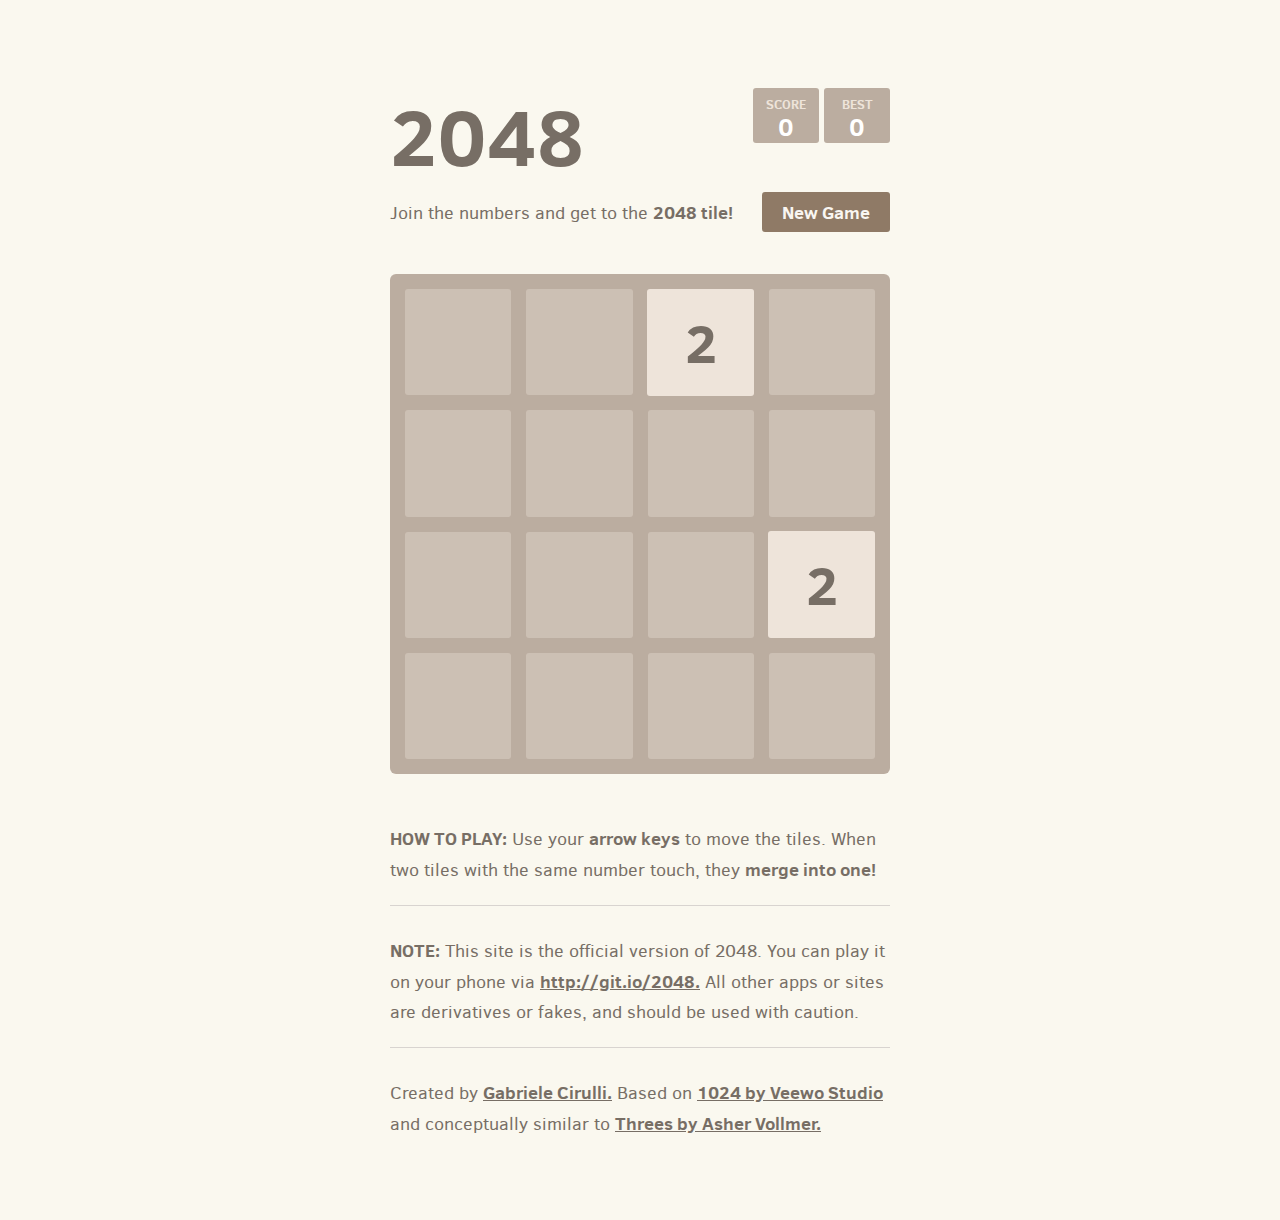
==== 2048/index.html @ 96c2d262 "some extra changes" ====
<!DOCTYPE html>
<html>
<head>
  <meta charset="utf-8">
  <title>2048</title>

  <link href="style/main.css" rel="stylesheet" type="text/css">
  <link rel="shortcut icon" href="favicon.ico">

  <meta name="HandheldFriendly" content="True">
  <meta name="MobileOptimized" content="320">
  <meta name="viewport" content="width=device-width, target-densitydpi=160dpi, initial-scale=1.0, maximum-scale=1, user-scalable=no, minimal-ui">
</head>
<body>
  <div class="container">
    <div class="heading">
      <h1 class="title">2048</h1>
      <div class="scores-container">
        <div class="score-container">0</div>
        <div class="best-container">0</div>
      </div>
    </div>

    <div class="above-game">
      <p class="game-intro">Join the numbers and get to the <strong>2048 tile!</strong></p>
      <a class="restart-button">New Game</a>
    </div>

    <div class="game-container">
      <div class="game-message">
        <p></p>
        <div class="lower">
	        <a class="keep-playing-button">Keep going</a>
          <a class="retry-button">Try again</a>
        </div>
      </div>

      <div class="grid-container">
        <div class="grid-row">
          <div class="grid-cell"></div>
          <div class="grid-cell"></div>
          <div class="grid-cell"></div>
          <div class="grid-cell"></div>
        </div>
        <div class="grid-row">
          <div class="grid-cell"></div>
          <div class="grid-cell"></div>
          <div class="grid-cell"></div>
          <div class="grid-cell"></div>
        </div>
        <div class="grid-row">
          <div class="grid-cell"></div>
          <div class="grid-cell"></div>
          <div class="grid-cell"></div>
          <div class="grid-cell"></div>
        </div>
        <div class="grid-row">
          <div class="grid-cell"></div>
          <div class="grid-cell"></div>
          <div class="grid-cell"></div>
          <div class="grid-cell"></div>
        </div>
      </div>

      <div class="tile-container">

      </div>
    </div>

    <p class="game-explanation">
      <strong class="important">How to play:</strong> Use your <strong>arrow keys</strong> to move the tiles. When two tiles with the same number touch, they <strong>merge into one!</strong>
    </p>
    <hr>
    <p>
    <strong class="important">Note:</strong> This site is the official version of 2048. You can play it on your phone via <a href="http://git.io/2048">http://git.io/2048.</a> All other apps or sites are derivatives or fakes, and should be used with caution.
    </p>
    <hr>
    <p>
    Created by <a href="http://gabrielecirulli.com" target="_blank">Gabriele Cirulli.</a> Based on <a href="https://itunes.apple.com/us/app/1024!/id823499224" target="_blank">1024 by Veewo Studio</a> and conceptually similar to <a href="http://asherv.com/threes/" target="_blank">Threes by Asher Vollmer.</a>
    </p>
  </div>

  <script src="js/bind_polyfill.js"></script>
  <script src="js/classlist_polyfill.js"></script>
  <script src="js/animframe_polyfill.js"></script>
  <script src="js/keyboard_input_manager.js"></script>
  <script src="js/html_actuator.js"></script>
  <script src="js/grid.js"></script>
  <script src="js/tile.js"></script>
  <script src="js/local_storage_manager.js"></script>
  <script src="js/game_manager.js"></script>
  <script src="js/application.js"></script>
</body>
</html>
---- 2048/style/main.css ----
@import url(fonts/clear-sans.css);
html, body {
  margin: 0;
  padding: 0;
  background: #faf8ef;
  color: #776e65;
  font-family: "Clear Sans", "Helvetica Neue", Arial, sans-serif;
  font-size: 18px; }

body {
  margin: 80px 0; }

.heading:after {
  content: "";
  display: block;
  clear: both; }

h1.title {
  font-size: 80px;
  font-weight: bold;
  margin: 0;
  display: block;
  float: left; }

@-webkit-keyframes move-up {
  0% {
    top: 25px;
    opacity: 1; }

  100% {
    top: -50px;
    opacity: 0; } }
@-moz-keyframes move-up {
  0% {
    top: 25px;
    opacity: 1; }

  100% {
    top: -50px;
    opacity: 0; } }
@keyframes move-up {
  0% {
    top: 25px;
    opacity: 1; }

  100% {
    top: -50px;
    opacity: 0; } }
.scores-container {
  float: right;
  text-align: right; }

.score-container, .best-container {
  position: relative;
  display: inline-block;
  background: #bbada0;
  padding: 15px 25px;
  font-size: 25px;
  height: 25px;
  line-height: 47px;
  font-weight: bold;
  border-radius: 3px;
  color: white;
  margin-top: 8px;
  text-align: center; }
  .score-container:after, .best-container:after {
    position: absolute;
    width: 100%;
    top: 10px;
    left: 0;
    text-transform: uppercase;
    font-size: 13px;
    line-height: 13px;
    text-align: center;
    color: #eee4da; }
  .score-container .score-addition, .best-container .score-addition {
    position: absolute;
    right: 30px;
    color: red;
    font-size: 25px;
    line-height: 25px;
    font-weight: bold;
    color: rgba(119, 110, 101, 0.9);
    z-index: 100;
    -webkit-animation: move-up 600ms ease-in;
    -moz-animation: move-up 600ms ease-in;
    animation: move-up 600ms ease-in;
    -webkit-animation-fill-mode: both;
    -moz-animation-fill-mode: both;
    animation-fill-mode: both; }

.score-container:after {
  content: "Score"; }

.best-container:after {
  content: "Best"; }

p {
  margin-top: 0;
  margin-bottom: 10px;
  line-height: 1.65; }

a {
  color: #776e65;
  font-weight: bold;
  text-decoration: underline;
  cursor: pointer; }

strong.important {
  text-transform: uppercase; }

hr {
  border: none;
  border-bottom: 1px solid #d8d4d0;
  margin-top: 20px;
  margin-bottom: 30px; }

.container {
  width: 500px;
  margin: 0 auto; }

@-webkit-keyframes fade-in {
  0% {
    opacity: 0; }

  100% {
    opacity: 1; } }
@-moz-keyframes fade-in {
  0% {
    opacity: 0; }

  100% {
    opacity: 1; } }
@keyframes fade-in {
  0% {
    opacity: 0; }

  100% {
    opacity: 1; } }
.game-container {
  margin-top: 40px;
  position: relative;
  padding: 15px;
  cursor: default;
  -webkit-touch-callout: none;
  -ms-touch-callout: none;
  -webkit-user-select: none;
  -moz-user-select: none;
  -ms-user-select: none;
  -ms-touch-action: none;
  touch-action: none;
  background: #bbada0;
  border-radius: 6px;
  width: 500px;
  height: 500px;
  -webkit-box-sizing: border-box;
  -moz-box-sizing: border-box;
  box-sizing: border-box; }
  .game-container .game-message {
    display: none;
    position: absolute;
    top: 0;
    right: 0;
    bottom: 0;
    left: 0;
    background: rgba(238, 228, 218, 0.5);
    z-index: 100;
    text-align: center;
    -webkit-animation: fade-in 800ms ease 1200ms;
    -moz-animation: fade-in 800ms ease 1200ms;
    animation: fade-in 800ms ease 1200ms;
    -webkit-animation-fill-mode: both;
    -moz-animation-fill-mode: both;
    animation-fill-mode: both; }
    .game-container .game-message p {
      font-size: 60px;
      font-weight: bold;
      height: 60px;
      line-height: 60px;
      margin-top: 222px; }
    .game-container .game-message .lower {
      display: block;
      margin-top: 59px; }
    .game-container .game-message a {
      display: inline-block;
      background: #8f7a66;
      border-radius: 3px;
      padding: 0 20px;
      text-decoration: none;
      color: #f9f6f2;
      height: 40px;
      line-height: 42px;
      margin-left: 9px; }
      .game-container .game-message a.keep-playing-button {
        display: none; }
    .game-container .game-message.game-won {
      background: rgba(237, 194, 46, 0.5);
      color: #f9f6f2; }
      .game-container .game-message.game-won a.keep-playing-button {
        display: inline-block; }
    .game-container .game-message.game-won, .game-container .game-message.game-over {
      display: block; }

.grid-container {
  position: absolute;
  z-index: 1; }

.grid-row {
  margin-bottom: 15px; }
  .grid-row:last-child {
    margin-bottom: 0; }
  .grid-row:after {
    content: "";
    display: block;
    clear: both; }

.grid-cell {
  width: 106.25px;
  height: 106.25px;
  margin-right: 15px;
  float: left;
  border-radius: 3px;
  background: rgba(238, 228, 218, 0.35); }
  .grid-cell:last-child {
    margin-right: 0; }

.tile-container {
  position: absolute;
  z-index: 2; }

.tile, .tile .tile-inner {
  width: 107px;
  height: 107px;
  line-height: 107px; }
.tile.tile-position-1-1 {
  -webkit-transform: translate(0px, 0px);
  -moz-transform: translate(0px, 0px);
  transform: translate(0px, 0px); }
.tile.tile-position-1-2 {
  -webkit-transform: translate(0px, 121px);
  -moz-transform: translate(0px, 121px);
  transform: translate(0px, 121px); }
.tile.tile-position-1-3 {
  -webkit-transform: translate(0px, 242px);
  -moz-transform: translate(0px, 242px);
  transform: translate(0px, 242px); }
.tile.tile-position-1-4 {
  -webkit-transform: translate(0px, 363px);
  -moz-transform: translate(0px, 363px);
  transform: translate(0px, 363px); }
.tile.tile-position-2-1 {
  -webkit-transform: translate(121px, 0px);
  -moz-transform: translate(121px, 0px);
  transform: translate(121px, 0px); }
.tile.tile-position-2-2 {
  -webkit-transform: translate(121px, 121px);
  -moz-transform: translate(121px, 121px);
  transform: translate(121px, 121px); }
.tile.tile-position-2-3 {
  -webkit-transform: translate(121px, 242px);
  -moz-transform: translate(121px, 242px);
  transform: translate(121px, 242px); }
.tile.tile-position-2-4 {
  -webkit-transform: translate(121px, 363px);
  -moz-transform: translate(121px, 363px);
  transform: translate(121px, 363px); }
.tile.tile-position-3-1 {
  -webkit-transform: translate(242px, 0px);
  -moz-transform: translate(242px, 0px);
  transform: translate(242px, 0px); }
.tile.tile-position-3-2 {
  -webkit-transform: translate(242px, 121px);
  -moz-transform: translate(242px, 121px);
  transform: translate(242px, 121px); }
.tile.tile-position-3-3 {
  -webkit-transform: translate(242px, 242px);
  -moz-transform: translate(242px, 242px);
  transform: translate(242px, 242px); }
.tile.tile-position-3-4 {
  -webkit-transform: translate(242px, 363px);
  -moz-transform: translate(242px, 363px);
  transform: translate(242px, 363px); }
.tile.tile-position-4-1 {
  -webkit-transform: translate(363px, 0px);
  -moz-transform: translate(363px, 0px);
  transform: translate(363px, 0px); }
.tile.tile-position-4-2 {
  -webkit-transform: translate(363px, 121px);
  -moz-transform: translate(363px, 121px);
  transform: translate(363px, 121px); }
.tile.tile-position-4-3 {
  -webkit-transform: translate(363px, 242px);
  -moz-transform: translate(363px, 242px);
  transform: translate(363px, 242px); }
.tile.tile-position-4-4 {
  -webkit-transform: translate(363px, 363px);
  -moz-transform: translate(363px, 363px);
  transform: translate(363px, 363px); }

.tile {
  position: absolute;
  -webkit-transition: 100ms ease-in-out;
  -moz-transition: 100ms ease-in-out;
  transition: 100ms ease-in-out;
  -webkit-transition-property: -webkit-transform;
  -moz-transition-property: -moz-transform;
  transition-property: transform; }
  .tile .tile-inner {
    border-radius: 3px;
    background: #eee4da;
    text-align: center;
    font-weight: bold;
    z-index: 10;
    font-size: 55px; }
  .tile.tile-2 .tile-inner {
    background: #eee4da;
    box-shadow: 0 0 30px 10px rgba(243, 215, 116, 0), inset 0 0 0 1px rgba(255, 255, 255, 0); }
  .tile.tile-4 .tile-inner {
    background: #ede0c8;
    box-shadow: 0 0 30px 10px rgba(243, 215, 116, 0), inset 0 0 0 1px rgba(255, 255, 255, 0); }
  .tile.tile-8 .tile-inner {
    color: #f9f6f2;
    background: #f2b179; }
  .tile.tile-16 .tile-inner {
    color: #f9f6f2;
    background: #f59563; }
  .tile.tile-32 .tile-inner {
    color: #f9f6f2;
    background: #f67c5f; }
  .tile.tile-64 .tile-inner {
    color: #f9f6f2;
    background: #f65e3b; }
  .tile.tile-128 .tile-inner {
    color: #f9f6f2;
    background: #edcf72;
    box-shadow: 0 0 30px 10px rgba(243, 215, 116, 0.2381), inset 0 0 0 1px rgba(255, 255, 255, 0.14286);
    font-size: 45px; }
    @media screen and (max-width: 520px) {
      .tile.tile-128 .tile-inner {
        font-size: 25px; } }
  .tile.tile-256 .tile-inner {
    color: #f9f6f2;
    background: #edcc61;
    box-shadow: 0 0 30px 10px rgba(243, 215, 116, 0.31746), inset 0 0 0 1px rgba(255, 255, 255, 0.19048);
    font-size: 45px; }
    @media screen and (max-width: 520px) {
      .tile.tile-256 .tile-inner {
        font-size: 25px; } }
  .tile.tile-512 .tile-inner {
    color: #f9f6f2;
    background: #edc850;
    box-shadow: 0 0 30px 10px rgba(243, 215, 116, 0.39683), inset 0 0 0 1px rgba(255, 255, 255, 0.2381);
    font-size: 45px; }
    @media screen and (max-width: 520px) {
      .tile.tile-512 .tile-inner {
        font-size: 25px; } }
  .tile.tile-1024 .tile-inner {
    color: #f9f6f2;
    background: #edc53f;
    box-shadow: 0 0 30px 10px rgba(243, 215, 116, 0.47619), inset 0 0 0 1px rgba(255, 255, 255, 0.28571);
    font-size: 35px; }
    @media screen and (max-width: 520px) {
      .tile.tile-1024 .tile-inner {
        font-size: 15px; } }
  .tile.tile-2048 .tile-inner {
    color: #f9f6f2;
    background: #edc22e;
    box-shadow: 0 0 30px 10px rgba(243, 215, 116, 0.55556), inset 0 0 0 1px rgba(255, 255, 255, 0.33333);
    font-size: 35px; }
    @media screen and (max-width: 520px) {
      .tile.tile-2048 .tile-inner {
        font-size: 15px; } }
  .tile.tile-super .tile-inner {
    color: #f9f6f2;
    background: #3c3a32;
    font-size: 30px; }
    @media screen and (max-width: 520px) {
      .tile.tile-super .tile-inner {
        font-size: 10px; } }

@-webkit-keyframes appear {
  0% {
    opacity: 0;
    -webkit-transform: scale(0);
    -moz-transform: scale(0);
    transform: scale(0); }

  100% {
    opacity: 1;
    -webkit-transform: scale(1);
    -moz-transform: scale(1);
    transform: scale(1); } }
@-moz-keyframes appear {
  0% {
    opacity: 0;
    -webkit-transform: scale(0);
    -moz-transform: scale(0);
    transform: scale(0); }

  100% {
    opacity: 1;
    -webkit-transform: scale(1);
    -moz-transform: scale(1);
    transform: scale(1); } }
@keyframes appear {
  0% {
    opacity: 0;
    -webkit-transform: scale(0);
    -moz-transform: scale(0);
    transform: scale(0); }

  100% {
    opacity: 1;
    -webkit-transform: scale(1);
    -moz-transform: scale(1);
    transform: scale(1); } }
.tile-new .tile-inner {
  -webkit-animation: appear 200ms ease 100ms;
  -moz-animation: appear 200ms ease 100ms;
  animation: appear 200ms ease 100ms;
  -webkit-animation-fill-mode: backwards;
  -moz-animation-fill-mode: backwards;
  animation-fill-mode: backwards; }

@-webkit-keyframes pop {
  0% {
    -webkit-transform: scale(0);
    -moz-transform: scale(0);
    transform: scale(0); }

  50% {
    -webkit-transform: scale(1.2);
    -moz-transform: scale(1.2);
    transform: scale(1.2); }

  100% {
    -webkit-transform: scale(1);
    -moz-transform: scale(1);
    transform: scale(1); } }
@-moz-keyframes pop {
  0% {
    -webkit-transform: scale(0);
    -moz-transform: scale(0);
    transform: scale(0); }

  50% {
    -webkit-transform: scale(1.2);
    -moz-transform: scale(1.2);
    transform: scale(1.2); }

  100% {
    -webkit-transform: scale(1);
    -moz-transform: scale(1);
    transform: scale(1); } }
@keyframes pop {
  0% {
    -webkit-transform: scale(0);
    -moz-transform: scale(0);
    transform: scale(0); }

  50% {
    -webkit-transform: scale(1.2);
    -moz-transform: scale(1.2);
    transform: scale(1.2); }

  100% {
    -webkit-transform: scale(1);
    -moz-transform: scale(1);
    transform: scale(1); } }
.tile-merged .tile-inner {
  z-index: 20;
  -webkit-animation: pop 200ms ease 100ms;
  -moz-animation: pop 200ms ease 100ms;
  animation: pop 200ms ease 100ms;
  -webkit-animation-fill-mode: backwards;
  -moz-animation-fill-mode: backwards;
  animation-fill-mode: backwards; }

.above-game:after {
  content: "";
  display: block;
  clear: both; }

.game-intro {
  float: left;
  line-height: 42px;
  margin-bottom: 0; }

.restart-button {
  display: inline-block;
  background: #8f7a66;
  border-radius: 3px;
  padding: 0 20px;
  text-decoration: none;
  color: #f9f6f2;
  height: 40px;
  line-height: 42px;
  display: block;
  text-align: center;
  float: right; }

.game-explanation {
  margin-top: 50px; }

@media screen and (max-width: 520px) {
  html, body {
    font-size: 15px; }

  body {
    margin: 20px 0;
    padding: 0 20px; }

  h1.title {
    font-size: 27px;
    margin-top: 15px; }

  .container {
    width: 280px;
    margin: 0 auto; }

  .score-container, .best-container {
    margin-top: 0;
    padding: 15px 10px;
    min-width: 40px; }

  .heading {
    margin-bottom: 10px; }

  .game-intro {
    width: 55%;
    display: block;
    box-sizing: border-box;
    line-height: 1.65; }

  .restart-button {
    width: 42%;
    padding: 0;
    display: block;
    box-sizing: border-box;
    margin-top: 2px; }

  .game-container {
    margin-top: 17px;
    position: relative;
    padding: 10px;
    cursor: default;
    -webkit-touch-callout: none;
    -ms-touch-callout: none;
    -webkit-user-select: none;
    -moz-user-select: none;
    -ms-user-select: none;
    -ms-touch-action: none;
    touch-action: none;
    background: #bbada0;
    border-radius: 6px;
    width: 280px;
    height: 280px;
    -webkit-box-sizing: border-box;
    -moz-box-sizing: border-box;
    box-sizing: border-box; }
    .game-container .game-message {
      display: none;
      position: absolute;
      top: 0;
      right: 0;
      bottom: 0;
      left: 0;
      background: rgba(238, 228, 218, 0.5);
      z-index: 100;
      text-align: center;
      -webkit-animation: fade-in 800ms ease 1200ms;
      -moz-animation: fade-in 800ms ease 1200ms;
      animation: fade-in 800ms ease 1200ms;
      -webkit-animation-fill-mode: both;
      -moz-animation-fill-mode: both;
      animation-fill-mode: both; }
      .game-container .game-message p {
        font-size: 60px;
        font-weight: bold;
        height: 60px;
        line-height: 60px;
        margin-top: 222px; }
      .game-container .game-message .lower {
        display: block;
        margin-top: 59px; }
      .game-container .game-message a {
        display: inline-block;
        background: #8f7a66;
        border-radius: 3px;
        padding: 0 20px;
        text-decoration: none;
        color: #f9f6f2;
        height: 40px;
        line-height: 42px;
        margin-left: 9px; }
        .game-container .game-message a.keep-playing-button {
          display: none; }
      .game-container .game-message.game-won {
        background: rgba(237, 194, 46, 0.5);
        color: #f9f6f2; }
        .game-container .game-message.game-won a.keep-playing-button {
          display: inline-block; }
      .game-container .game-message.game-won, .game-container .game-message.game-over {
        display: block; }

  .grid-container {
    position: absolute;
    z-index: 1; }

  .grid-row {
    margin-bottom: 10px; }
    .grid-row:last-child {
      margin-bottom: 0; }
    .grid-row:after {
      content: "";
      display: block;
      clear: both; }

  .grid-cell {
    width: 57.5px;
    height: 57.5px;
    margin-right: 10px;
    float: left;
    border-radius: 3px;
    background: rgba(238, 228, 218, 0.35); }
    .grid-cell:last-child {
      margin-right: 0; }

  .tile-container {
    position: absolute;
    z-index: 2; }

  .tile, .tile .tile-inner {
    width: 58px;
    height: 58px;
    line-height: 58px; }
  .tile.tile-position-1-1 {
    -webkit-transform: translate(0px, 0px);
    -moz-transform: translate(0px, 0px);
    transform: translate(0px, 0px); }
  .tile.tile-position-1-2 {
    -webkit-transform: translate(0px, 67px);
    -moz-transform: translate(0px, 67px);
    transform: translate(0px, 67px); }
  .tile.tile-position-1-3 {
    -webkit-transform: translate(0px, 135px);
    -moz-transform: translate(0px, 135px);
    transform: translate(0px, 135px); }
  .tile.tile-position-1-4 {
    -webkit-transform: translate(0px, 202px);
    -moz-transform: translate(0px, 202px);
    transform: translate(0px, 202px); }
  .tile.tile-position-2-1 {
    -webkit-transform: translate(67px, 0px);
    -moz-transform: translate(67px, 0px);
    transform: translate(67px, 0px); }
  .tile.tile-position-2-2 {
    -webkit-transform: translate(67px, 67px);
    -moz-transform: translate(67px, 67px);
    transform: translate(67px, 67px); }
  .tile.tile-position-2-3 {
    -webkit-transform: translate(67px, 135px);
    -moz-transform: translate(67px, 135px);
    transform: translate(67px, 135px); }
  .tile.tile-position-2-4 {
    -webkit-transform: translate(67px, 202px);
    -moz-transform: translate(67px, 202px);
    transform: translate(67px, 202px); }
  .tile.tile-position-3-1 {
    -webkit-transform: translate(135px, 0px);
    -moz-transform: translate(135px, 0px);
    transform: translate(135px, 0px); }
  .tile.tile-position-3-2 {
    -webkit-transform: translate(135px, 67px);
    -moz-transform: translate(135px, 67px);
    transform: translate(135px, 67px); }
  .tile.tile-position-3-3 {
    -webkit-transform: translate(135px, 135px);
    -moz-transform: translate(135px, 135px);
    transform: translate(135px, 135px); }
  .tile.tile-position-3-4 {
    -webkit-transform: translate(135px, 202px);
    -moz-transform: translate(135px, 202px);
    transform: translate(135px, 202px); }
  .tile.tile-position-4-1 {
    -webkit-transform: translate(202px, 0px);
    -moz-transform: translate(202px, 0px);
    transform: translate(202px, 0px); }
  .tile.tile-position-4-2 {
    -webkit-transform: translate(202px, 67px);
    -moz-transform: translate(202px, 67px);
    transform: translate(202px, 67px); }
  .tile.tile-position-4-3 {
    -webkit-transform: translate(202px, 135px);
    -moz-transform: translate(202px, 135px);
    transform: translate(202px, 135px); }
  .tile.tile-position-4-4 {
    -webkit-transform: translate(202px, 202px);
    -moz-transform: translate(202px, 202px);
    transform: translate(202px, 202px); }

  .tile .tile-inner {
    font-size: 35px; }

  .game-message p {
    font-size: 30px !important;
    height: 30px !important;
    line-height: 30px !important;
    margin-top: 90px !important; }
  .game-message .lower {
    margin-top: 30px !important; } }
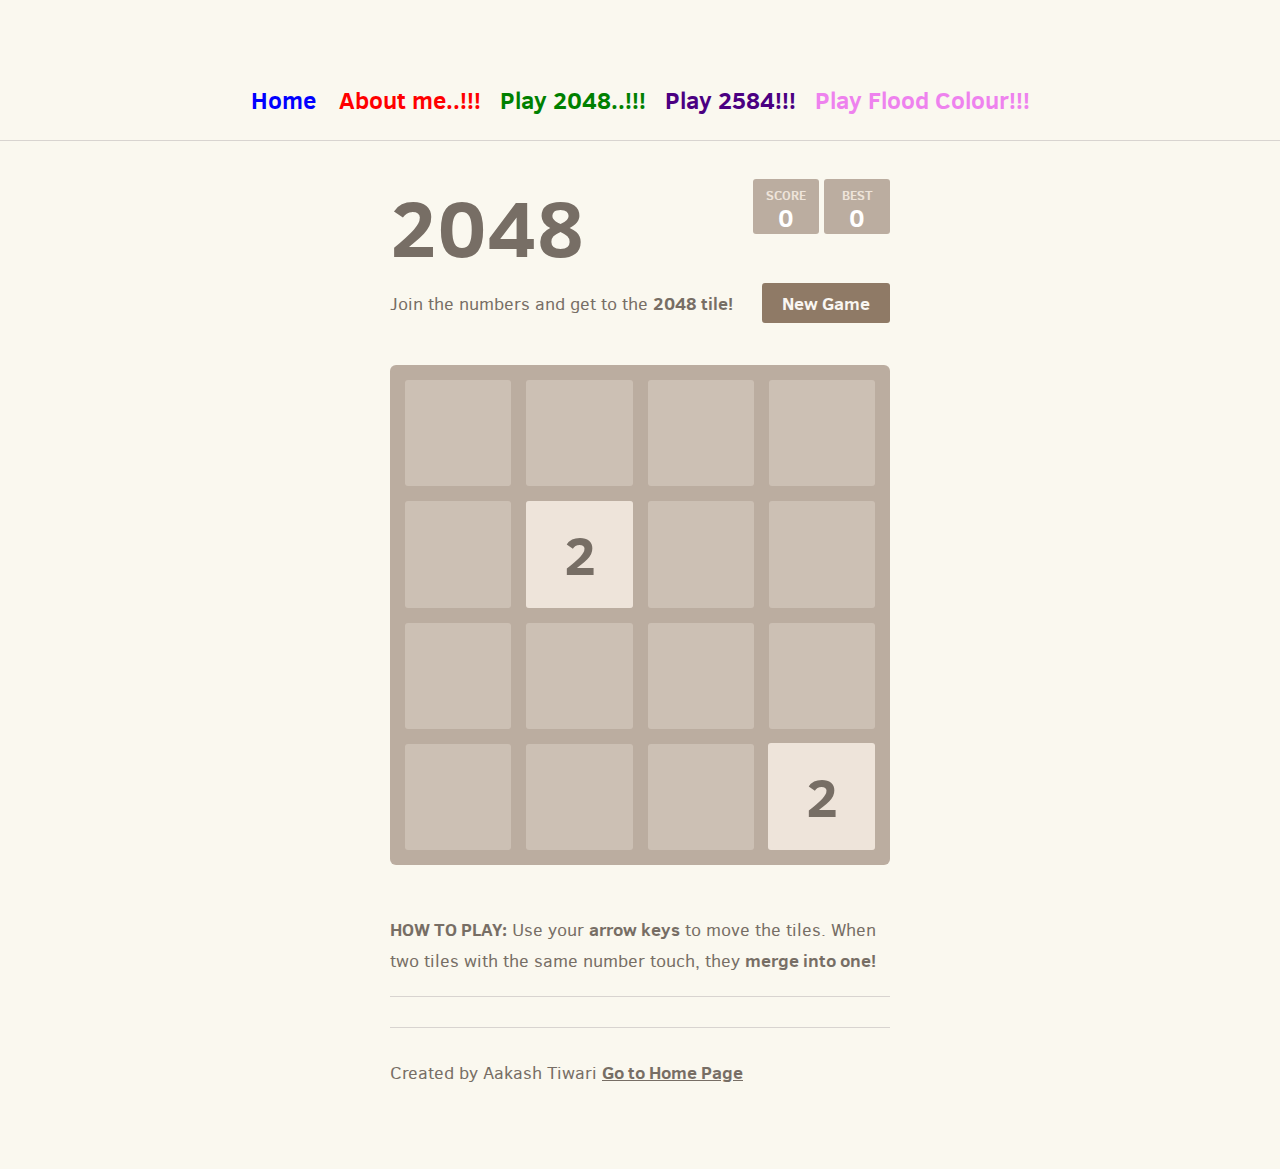
==== commit e693aca0: "adding flood color" ====
--- a/2048/index.html
+++ b/2048/index.html
@@ -11,7 +11,21 @@
   <meta name="MobileOptimized" content="320">
   <meta name="viewport" content="width=device-width, target-densitydpi=160dpi, initial-scale=1.0, maximum-scale=1, user-scalable=no, minimal-ui">
 </head>
-<body>
+<body><table style="margin:auto">
+  <tr><td> 
+<a href="../index.html"style="text-decoration:none"><font color= "blue" size="5px">Home</font></a> </p1></td>
+  <td>
+ &nbsp;&nbsp;&nbsp;<a href="../aboutme.html" style="text-decoration:none"> <font color= "red" size="5px">About me..!!!</font> </a>
+  </td> 
+  <td>
+&nbsp;&nbsp;&nbsp;<a href="index.html" style="text-decoration:none"><font color= "green" size="5px" >Play 2048..!!!</font></a></td>
+  <td> 
+&nbsp;&nbsp;&nbsp;<a href="../2584/index.html" style="text-decoration:none"><font color= "indigo" size="5px">Play 2584!!!</font></a> </p1></td>
+<td> 
+&nbsp;&nbsp;&nbsp;<a href="../floodcolor/index.html" style="text-decoration:none"><font color= "violet" size="5px">Play Flood Colour!!!</font></a></td>
+</tr></table>
+
+<hr>
   <div class="container">
     <div class="heading">
       <h1 class="title">2048</h1>
@@ -71,12 +85,10 @@
       <strong class="important">How to play:</strong> Use your <strong>arrow keys</strong> to move the tiles. When two tiles with the same number touch, they <strong>merge into one!</strong>
     </p>
     <hr>
-    <p>
-    <strong class="important">Note:</strong> This site is the official version of 2048. You can play it on your phone via <a href="http://git.io/2048">http://git.io/2048.</a> All other apps or sites are derivatives or fakes, and should be used with caution.
-    </p>
+    
     <hr>
     <p>
-    Created by <a href="http://gabrielecirulli.com" target="_blank">Gabriele Cirulli.</a> Based on <a href="https://itunes.apple.com/us/app/1024!/id823499224" target="_blank">1024 by Veewo Studio</a> and conceptually similar to <a href="http://asherv.com/threes/" target="_blank">Threes by Asher Vollmer.</a>
+   Created by Aakash Tiwari <a href= "../index.html">Go to Home Page</a>
     </p>
   </div>
 
@@ -90,5 +102,8 @@
   <script src="js/local_storage_manager.js"></script>
   <script src="js/game_manager.js"></script>
   <script src="js/application.js"></script>
+  <script> window.onload =function() {
+   MyGame.restart(); 
+  }; </script>
 </body>
 </html>
